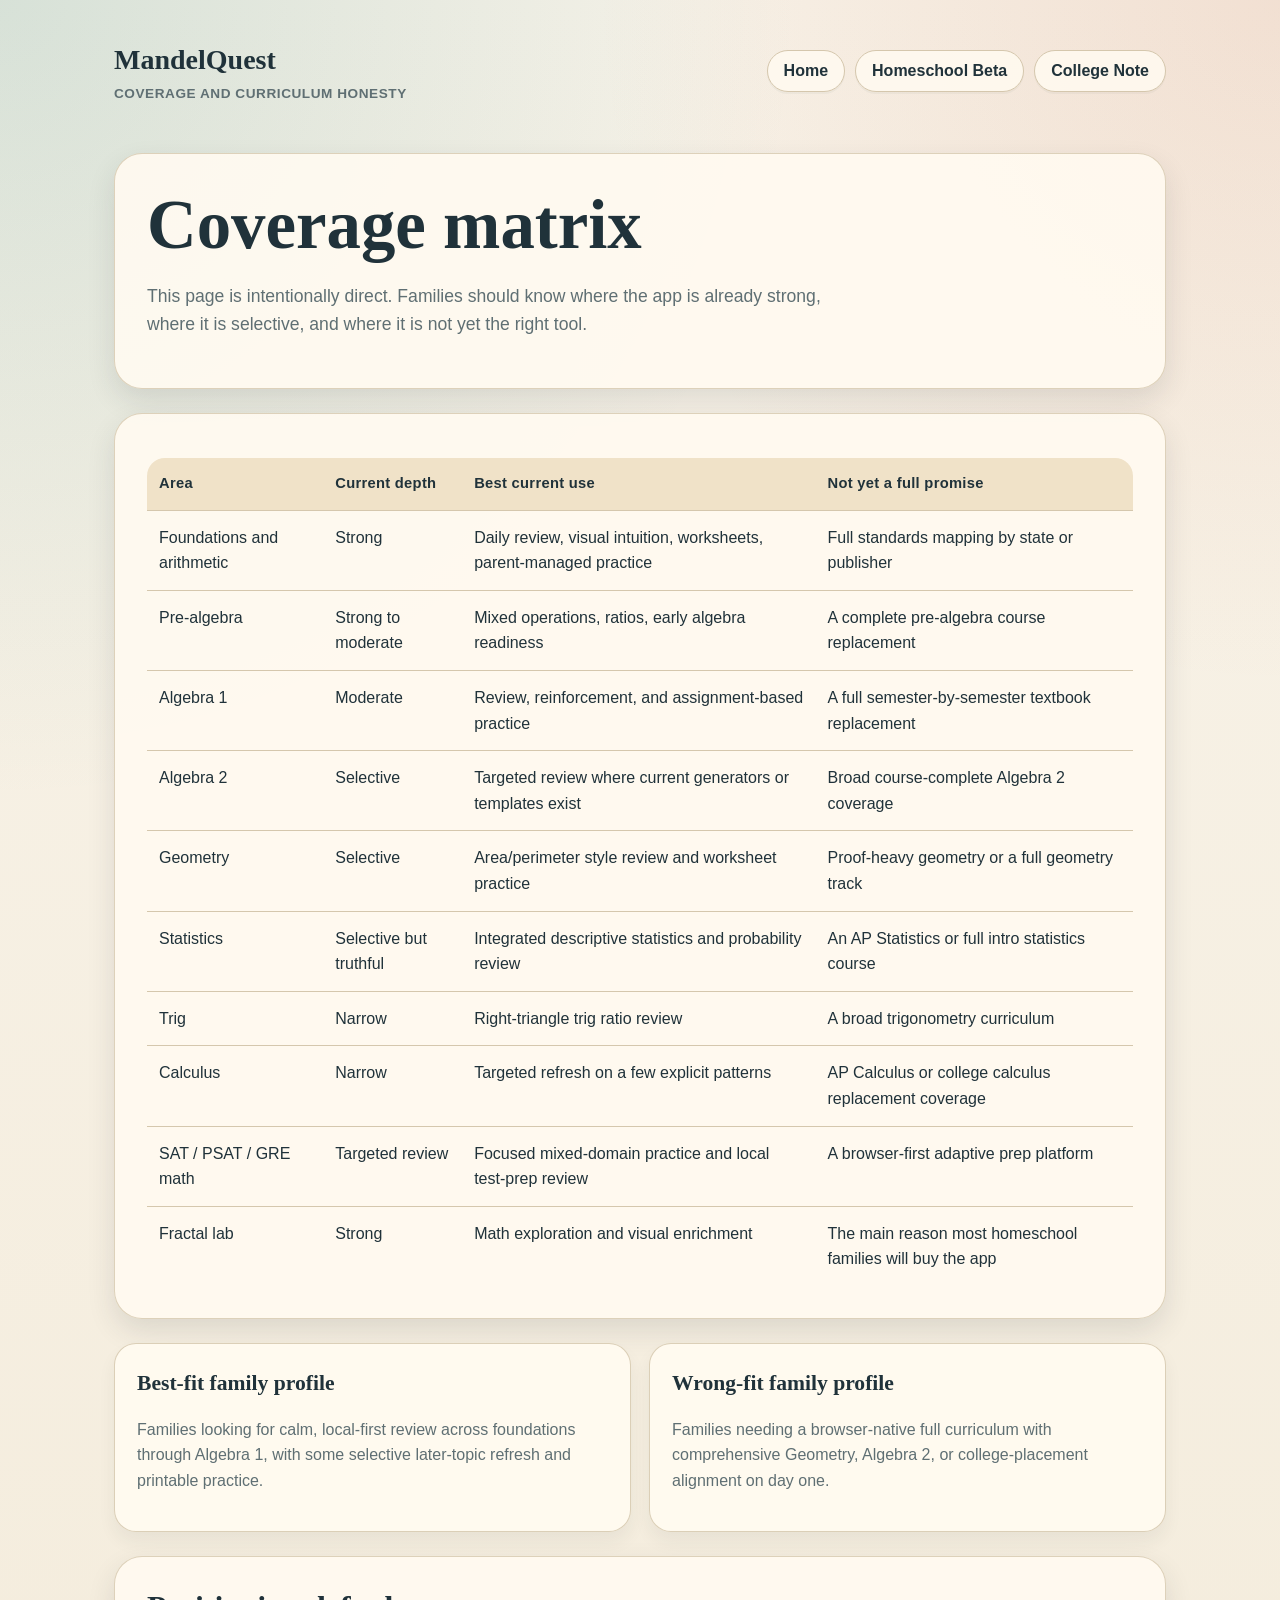
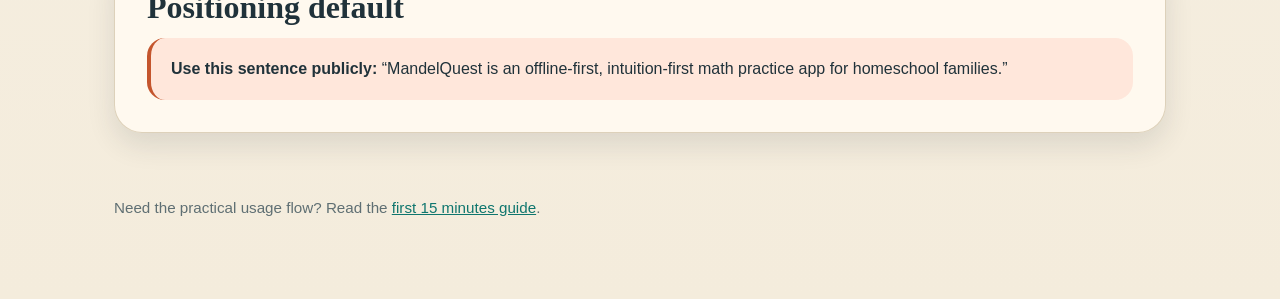
==== docs/coverage.html @ 9fb3665a "chore: checkpoint current MandelQuest product state Verified with python -m app.main --smoke-test an" ====
<!doctype html>
<html lang="en">
<head>
  <meta charset="utf-8">
  <meta name="viewport" content="width=device-width, initial-scale=1">
  <title>MandelQuest Math | Coverage and curriculum honesty</title>
  <link rel="stylesheet" href="styles.css">
</head>
<body>
  <div class="shell">
    <header class="site-header">
      <a class="brand" href="index.html">MandelQuest<small>Coverage and curriculum honesty</small></a>
      <nav class="nav">
        <a href="index.html">Home</a>
        <a href="homeschool-beta.html">Homeschool Beta</a>
        <a href="college-review.html">College Note</a>
      </nav>
    </header>

    <section class="panel">
      <h1>Coverage matrix</h1>
      <p class="lede">This page is intentionally direct. Families should know where the app is already strong, where it is selective, and where it is not yet the right tool.</p>
    </section>

    <section class="panel">
      <table>
        <thead>
          <tr>
            <th>Area</th>
            <th>Current depth</th>
            <th>Best current use</th>
            <th>Not yet a full promise</th>
          </tr>
        </thead>
        <tbody>
          <tr>
            <td>Foundations and arithmetic</td>
            <td>Strong</td>
            <td>Daily review, visual intuition, worksheets, parent-managed practice</td>
            <td>Full standards mapping by state or publisher</td>
          </tr>
          <tr>
            <td>Pre-algebra</td>
            <td>Strong to moderate</td>
            <td>Mixed operations, ratios, early algebra readiness</td>
            <td>A complete pre-algebra course replacement</td>
          </tr>
          <tr>
            <td>Algebra 1</td>
            <td>Moderate</td>
            <td>Review, reinforcement, and assignment-based practice</td>
            <td>A full semester-by-semester textbook replacement</td>
          </tr>
          <tr>
            <td>Algebra 2</td>
            <td>Selective</td>
            <td>Targeted review where current generators or templates exist</td>
            <td>Broad course-complete Algebra 2 coverage</td>
          </tr>
          <tr>
            <td>Geometry</td>
            <td>Selective</td>
            <td>Area/perimeter style review and worksheet practice</td>
            <td>Proof-heavy geometry or a full geometry track</td>
          </tr>
          <tr>
            <td>Statistics</td>
            <td>Selective but truthful</td>
            <td>Integrated descriptive statistics and probability review</td>
            <td>An AP Statistics or full intro statistics course</td>
          </tr>
          <tr>
            <td>Trig</td>
            <td>Narrow</td>
            <td>Right-triangle trig ratio review</td>
            <td>A broad trigonometry curriculum</td>
          </tr>
          <tr>
            <td>Calculus</td>
            <td>Narrow</td>
            <td>Targeted refresh on a few explicit patterns</td>
            <td>AP Calculus or college calculus replacement coverage</td>
          </tr>
          <tr>
            <td>SAT / PSAT / GRE math</td>
            <td>Targeted review</td>
            <td>Focused mixed-domain practice and local test-prep review</td>
            <td>A browser-first adaptive prep platform</td>
          </tr>
          <tr>
            <td>Fractal lab</td>
            <td>Strong</td>
            <td>Math exploration and visual enrichment</td>
            <td>The main reason most homeschool families will buy the app</td>
          </tr>
        </tbody>
      </table>
    </section>

    <section class="section grid grid-2">
      <article class="card">
        <h3>Best-fit family profile</h3>
        <p>Families looking for calm, local-first review across foundations through Algebra 1, with some selective later-topic refresh and printable practice.</p>
      </article>
      <article class="card">
        <h3>Wrong-fit family profile</h3>
        <p>Families needing a browser-native full curriculum with comprehensive Geometry, Algebra 2, or college-placement alignment on day one.</p>
      </article>
    </section>

    <section class="panel">
      <h2 class="section-title">Positioning default</h2>
      <div class="callout">
        <strong>Use this sentence publicly:</strong> “MandelQuest is an offline-first, intuition-first math practice app for homeschool families.”
      </div>
    </section>

    <footer class="footer">
      <p>Need the practical usage flow? Read the <a href="first-15-minutes.html">first 15 minutes guide</a>.</p>
    </footer>
  </div>
</body>
</html>
---- docs/styles.css ----
:root {
  --bg: #f5efe2;
  --surface: #fffaf0;
  --surface-strong: #f0e2c8;
  --text: #20323a;
  --muted: #5f6f73;
  --line: #d5c7ad;
  --primary: #0f766e;
  --primary-soft: #d8efe9;
  --accent: #c4552d;
  --accent-soft: #ffe7db;
  --success: #2c6e49;
  --warning: #8a5a00;
  --shadow: 0 12px 28px rgba(38, 53, 57, 0.12);
}

* {
  box-sizing: border-box;
}

html {
  scroll-behavior: smooth;
}

body {
  margin: 0;
  color: var(--text);
  background:
    radial-gradient(circle at top left, rgba(15, 118, 110, 0.14), transparent 35%),
    radial-gradient(circle at top right, rgba(196, 85, 45, 0.12), transparent 30%),
    linear-gradient(180deg, #f8f3e9 0%, #f4ecdc 100%);
  font-family: "Avenir Next", "Trebuchet MS", "Segoe UI", sans-serif;
  line-height: 1.6;
}

a {
  color: var(--primary);
}

.shell {
  max-width: 1100px;
  margin: 0 auto;
  padding: 24px;
}

.site-header {
  display: flex;
  align-items: center;
  justify-content: space-between;
  gap: 16px;
  padding: 14px 0 24px;
}

.brand {
  font-family: "Baskerville", "Georgia", serif;
  font-size: 1.75rem;
  font-weight: 700;
  color: var(--text);
  text-decoration: none;
}

.brand small {
  display: block;
  font-family: "Avenir Next", "Trebuchet MS", sans-serif;
  font-size: 0.85rem;
  font-weight: 600;
  color: var(--muted);
  letter-spacing: 0.04em;
  text-transform: uppercase;
}

.nav {
  display: flex;
  flex-wrap: wrap;
  gap: 10px;
}

.nav a,
.button {
  display: inline-flex;
  align-items: center;
  justify-content: center;
  min-height: 42px;
  padding: 0 16px;
  border-radius: 999px;
  border: 1px solid var(--line);
  background: rgba(255, 250, 240, 0.9);
  color: var(--text);
  text-decoration: none;
  font-weight: 600;
  box-shadow: 0 2px 0 rgba(32, 50, 58, 0.04);
}

.button-primary {
  background: var(--accent);
  border-color: var(--accent);
  color: #fff7f2;
}

.button-secondary {
  background: var(--primary-soft);
  border-color: rgba(15, 118, 110, 0.18);
}

.hero,
.panel {
  background: rgba(255, 250, 240, 0.92);
  border: 1px solid rgba(213, 199, 173, 0.8);
  border-radius: 28px;
  box-shadow: var(--shadow);
}

.hero {
  padding: 36px;
  margin-bottom: 24px;
}

.hero h1,
.panel h1,
.panel h2,
.section-title {
  margin: 0 0 12px;
  font-family: "Baskerville", "Georgia", serif;
  line-height: 1.15;
}

.hero h1,
.panel h1 {
  font-size: clamp(2.2rem, 6vw, 4.3rem);
}

.section-title {
  font-size: 2rem;
}

.lede {
  max-width: 720px;
  font-size: 1.1rem;
  color: var(--muted);
}

.badge-row,
.button-row {
  display: flex;
  flex-wrap: wrap;
  gap: 12px;
  margin-top: 18px;
}

.badge {
  display: inline-flex;
  align-items: center;
  gap: 8px;
  padding: 10px 14px;
  border-radius: 999px;
  background: var(--primary-soft);
  color: var(--primary);
  font-weight: 700;
}

.section {
  margin: 24px 0;
}

.grid {
  display: grid;
  gap: 18px;
}

.grid-2 {
  grid-template-columns: repeat(auto-fit, minmax(280px, 1fr));
}

.grid-3 {
  grid-template-columns: repeat(auto-fit, minmax(220px, 1fr));
}

.card {
  padding: 22px;
  border: 1px solid rgba(213, 199, 173, 0.85);
  border-radius: 22px;
  background: rgba(255, 250, 240, 0.96);
  box-shadow: 0 10px 18px rgba(38, 53, 57, 0.06);
}

.card h3 {
  margin: 0 0 10px;
  font-family: "Baskerville", "Georgia", serif;
  font-size: 1.35rem;
}

.card p,
.card li,
.panel p,
.panel li {
  color: var(--muted);
}

.callout {
  padding: 18px 20px;
  border-left: 4px solid var(--accent);
  border-radius: 18px;
  background: var(--accent-soft);
}

.callout strong,
.note strong {
  color: var(--text);
}

.note {
  padding: 16px 18px;
  border-radius: 18px;
  background: var(--primary-soft);
  color: var(--text);
}

.panel {
  padding: 32px;
  margin: 24px 0;
}

table {
  width: 100%;
  border-collapse: collapse;
  margin-top: 12px;
  overflow: hidden;
  border-radius: 18px;
}

th,
td {
  padding: 14px 12px;
  text-align: left;
  vertical-align: top;
  border-bottom: 1px solid var(--line);
}

th {
  background: var(--surface-strong);
  font-size: 0.92rem;
  letter-spacing: 0.02em;
}

tr:last-child td {
  border-bottom: none;
}

.checklist,
.steps {
  margin: 0;
  padding-left: 20px;
}

.footer {
  padding: 24px 0 40px;
  color: var(--muted);
  font-size: 0.95rem;
}

.worksheet {
  background: white;
}

.worksheet .question {
  margin: 14px 0;
  padding: 16px;
  border: 1px solid #dfe6ec;
  border-radius: 10px;
}

.worksheet .answer-line {
  display: inline-block;
  min-width: 180px;
  border-bottom: 1px solid #6b7b80;
  transform: translateY(-3px);
}

.muted {
  color: var(--muted);
}

.pill {
  display: inline-block;
  padding: 6px 10px;
  border-radius: 999px;
  background: var(--surface-strong);
  color: var(--text);
  font-size: 0.9rem;
  font-weight: 700;
}

@media (max-width: 720px) {
  .shell {
    padding: 18px;
  }

  .site-header {
    align-items: flex-start;
    flex-direction: column;
  }

  .hero,
  .panel {
    padding: 24px;
    border-radius: 24px;
  }
}
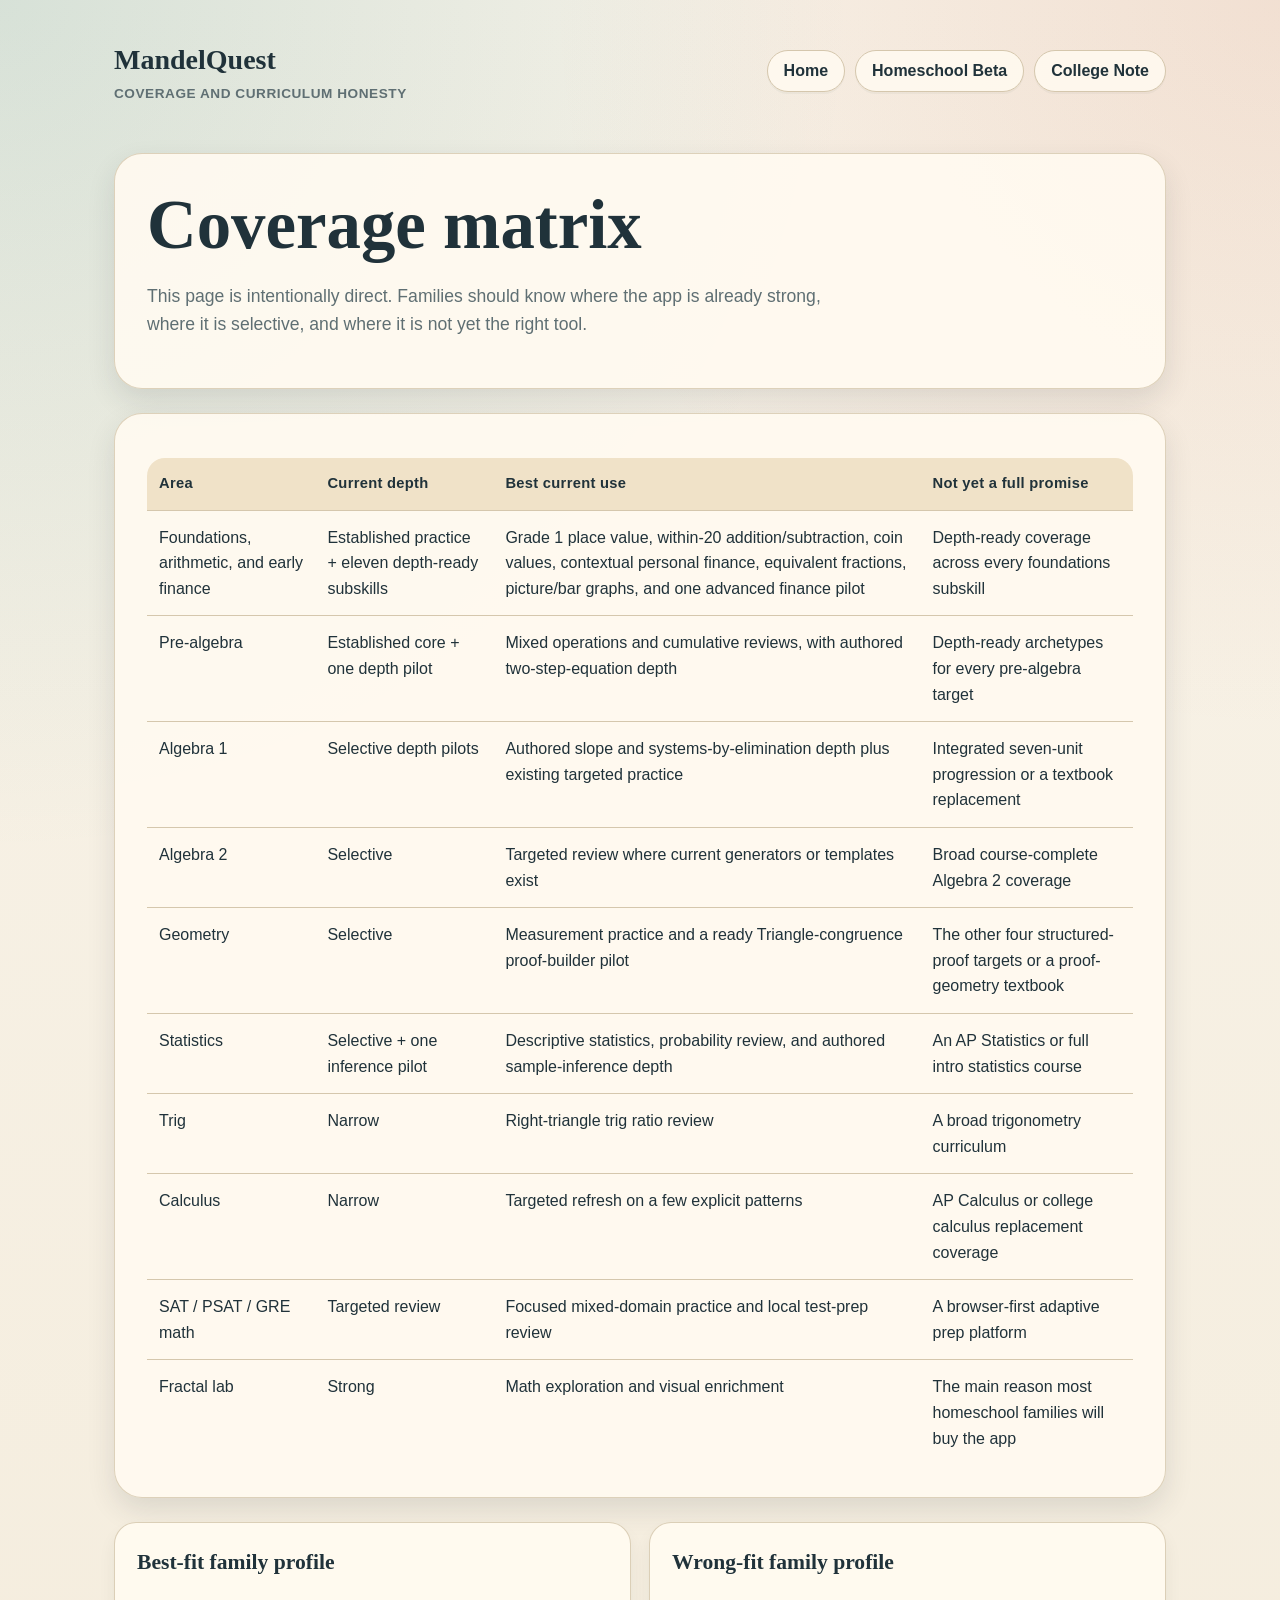
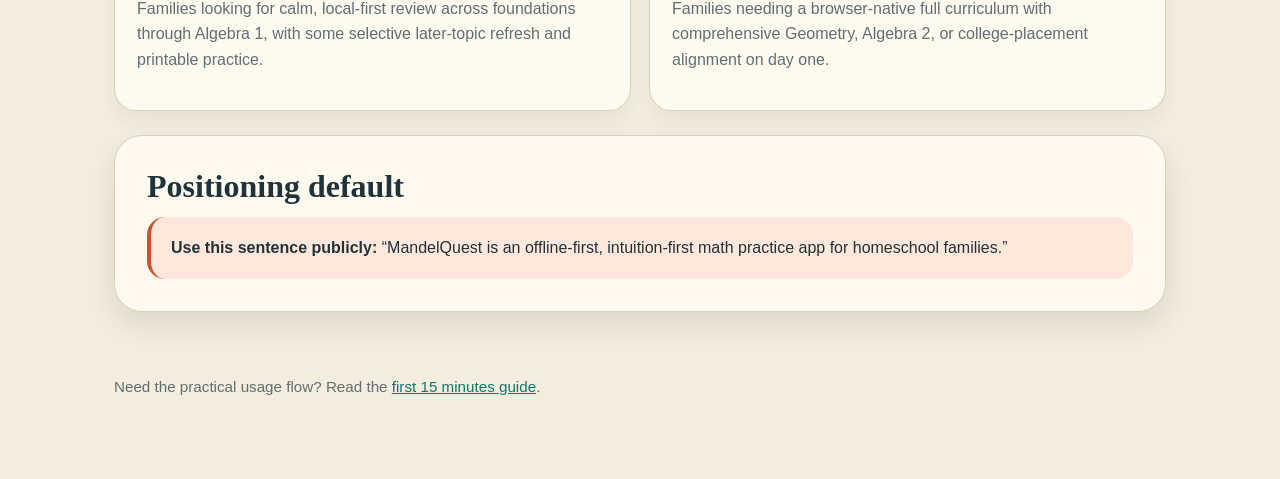
==== commit 190a239b: "feat: add curriculum depth beta" ====
--- a/docs/coverage.html
+++ b/docs/coverage.html
@@ -34,22 +34,22 @@
         </thead>
         <tbody>
           <tr>
-            <td>Foundations and arithmetic</td>
-            <td>Strong</td>
-            <td>Daily review, visual intuition, worksheets, parent-managed practice</td>
-            <td>Full standards mapping by state or publisher</td>
+            <td>Foundations, arithmetic, and early finance</td>
+            <td>Established practice + eleven depth-ready subskills</td>
+            <td>Grade 1 place value, within-20 addition/subtraction, coin values, contextual personal finance, equivalent fractions, picture/bar graphs, and one advanced finance pilot</td>
+            <td>Depth-ready coverage across every foundations subskill</td>
           </tr>
           <tr>
             <td>Pre-algebra</td>
-            <td>Strong to moderate</td>
-            <td>Mixed operations, ratios, early algebra readiness</td>
-            <td>A complete pre-algebra course replacement</td>
+            <td>Established core + one depth pilot</td>
+            <td>Mixed operations and cumulative reviews, with authored two-step-equation depth</td>
+            <td>Depth-ready archetypes for every pre-algebra target</td>
           </tr>
           <tr>
             <td>Algebra 1</td>
-            <td>Moderate</td>
-            <td>Review, reinforcement, and assignment-based practice</td>
-            <td>A full semester-by-semester textbook replacement</td>
+            <td>Selective depth pilots</td>
+            <td>Authored slope and systems-by-elimination depth plus existing targeted practice</td>
+            <td>Integrated seven-unit progression or a textbook replacement</td>
           </tr>
           <tr>
             <td>Algebra 2</td>
@@ -60,13 +60,13 @@
           <tr>
             <td>Geometry</td>
             <td>Selective</td>
-            <td>Area/perimeter style review and worksheet practice</td>
-            <td>Proof-heavy geometry or a full geometry track</td>
+            <td>Measurement practice and a ready Triangle-congruence proof-builder pilot</td>
+            <td>The other four structured-proof targets or a proof-geometry textbook</td>
           </tr>
           <tr>
             <td>Statistics</td>
-            <td>Selective but truthful</td>
-            <td>Integrated descriptive statistics and probability review</td>
+            <td>Selective + one inference pilot</td>
+            <td>Descriptive statistics, probability review, and authored sample-inference depth</td>
             <td>An AP Statistics or full intro statistics course</td>
           </tr>
           <tr>
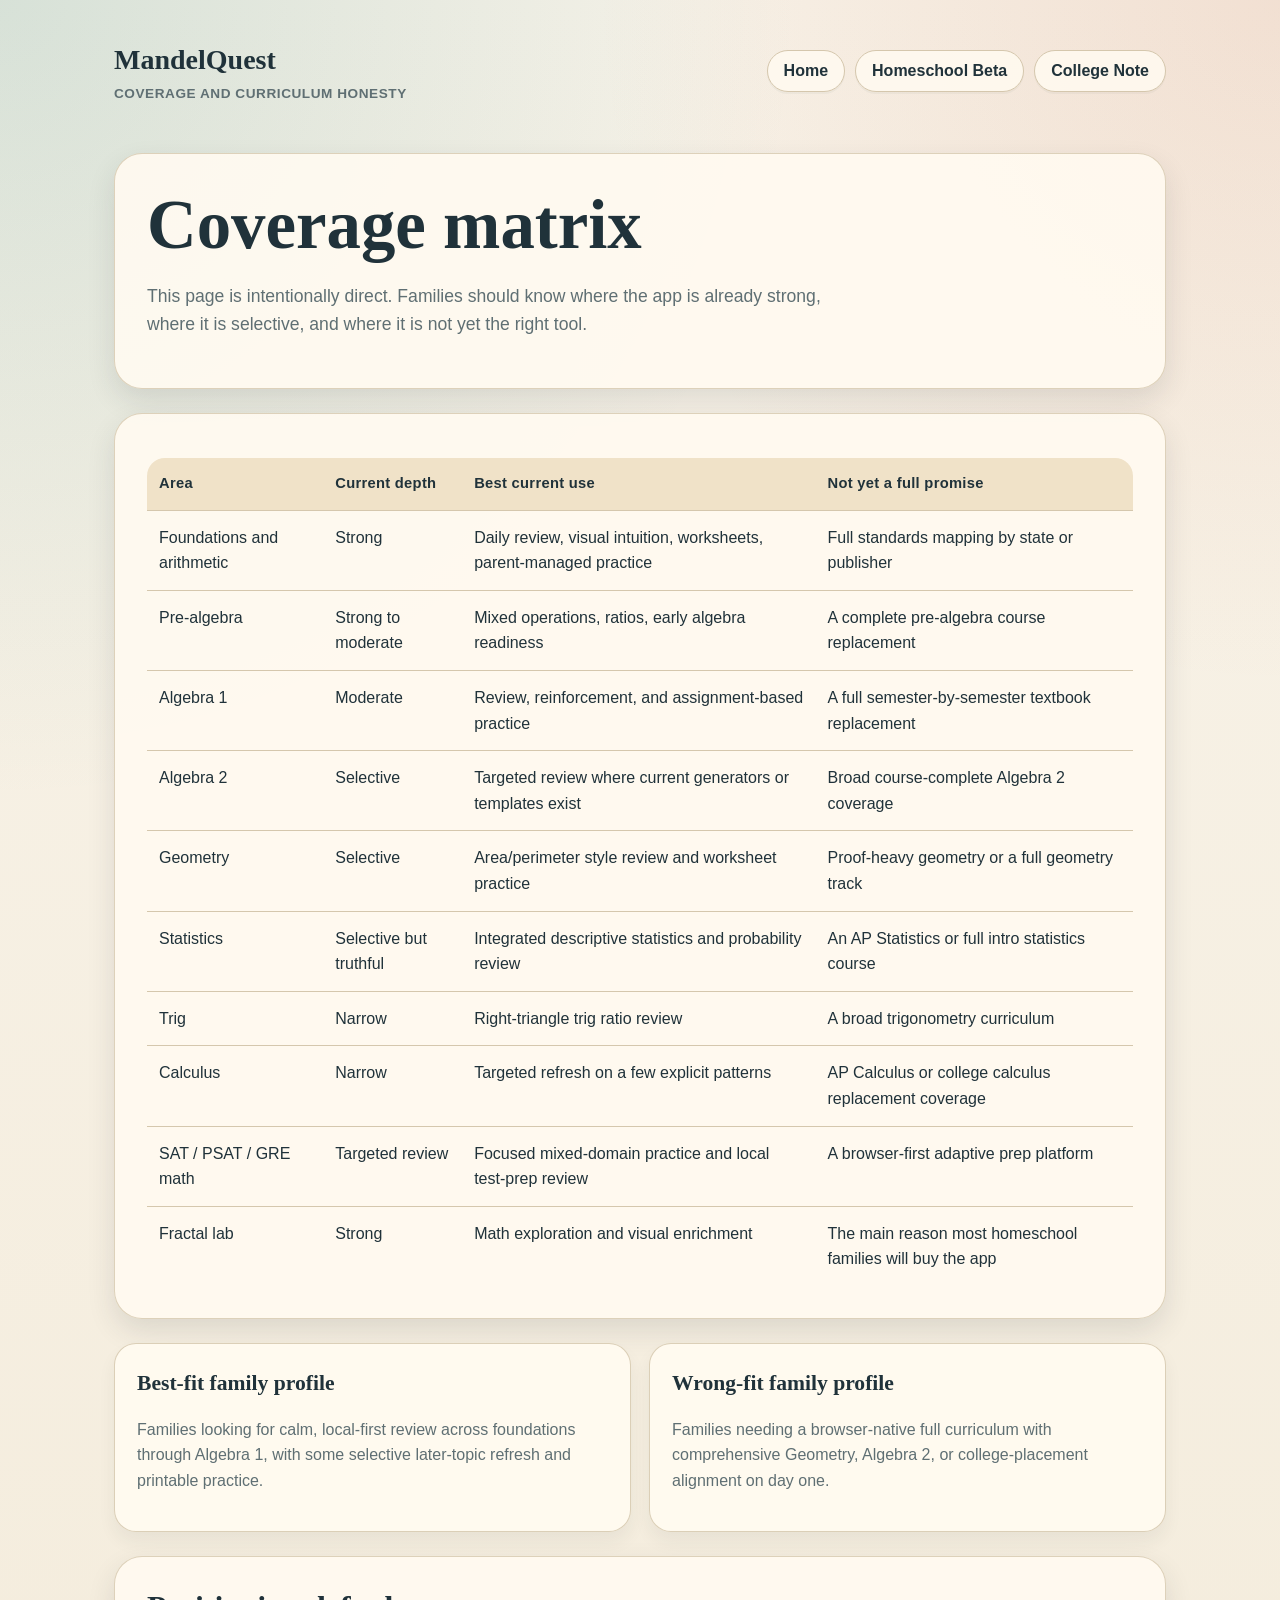
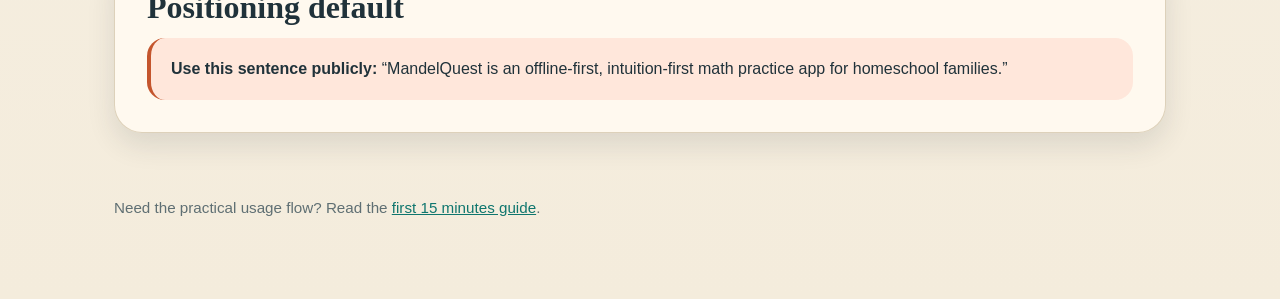
==== commit 950a53bf: "chore: adopt clean MandelQuest product baseline Checkpoint the accumulated product state while exclu" ====
--- a/docs/coverage.html
+++ b/docs/coverage.html
@@ -34,22 +34,22 @@
         </thead>
         <tbody>
           <tr>
-            <td>Foundations, arithmetic, and early finance</td>
-            <td>Established practice + eleven depth-ready subskills</td>
-            <td>Grade 1 place value, within-20 addition/subtraction, coin values, contextual personal finance, equivalent fractions, picture/bar graphs, and one advanced finance pilot</td>
-            <td>Depth-ready coverage across every foundations subskill</td>
+            <td>Foundations and arithmetic</td>
+            <td>Strong</td>
+            <td>Daily review, visual intuition, worksheets, parent-managed practice</td>
+            <td>Full standards mapping by state or publisher</td>
           </tr>
           <tr>
             <td>Pre-algebra</td>
-            <td>Established core + one depth pilot</td>
-            <td>Mixed operations and cumulative reviews, with authored two-step-equation depth</td>
-            <td>Depth-ready archetypes for every pre-algebra target</td>
+            <td>Strong to moderate</td>
+            <td>Mixed operations, ratios, early algebra readiness</td>
+            <td>A complete pre-algebra course replacement</td>
           </tr>
           <tr>
             <td>Algebra 1</td>
-            <td>Selective depth pilots</td>
-            <td>Authored slope and systems-by-elimination depth plus existing targeted practice</td>
-            <td>Integrated seven-unit progression or a textbook replacement</td>
+            <td>Moderate</td>
+            <td>Review, reinforcement, and assignment-based practice</td>
+            <td>A full semester-by-semester textbook replacement</td>
           </tr>
           <tr>
             <td>Algebra 2</td>
@@ -60,13 +60,13 @@
           <tr>
             <td>Geometry</td>
             <td>Selective</td>
-            <td>Measurement practice and a ready Triangle-congruence proof-builder pilot</td>
-            <td>The other four structured-proof targets or a proof-geometry textbook</td>
+            <td>Area/perimeter style review and worksheet practice</td>
+            <td>Proof-heavy geometry or a full geometry track</td>
           </tr>
           <tr>
             <td>Statistics</td>
-            <td>Selective + one inference pilot</td>
-            <td>Descriptive statistics, probability review, and authored sample-inference depth</td>
+            <td>Selective but truthful</td>
+            <td>Integrated descriptive statistics and probability review</td>
             <td>An AP Statistics or full intro statistics course</td>
           </tr>
           <tr>
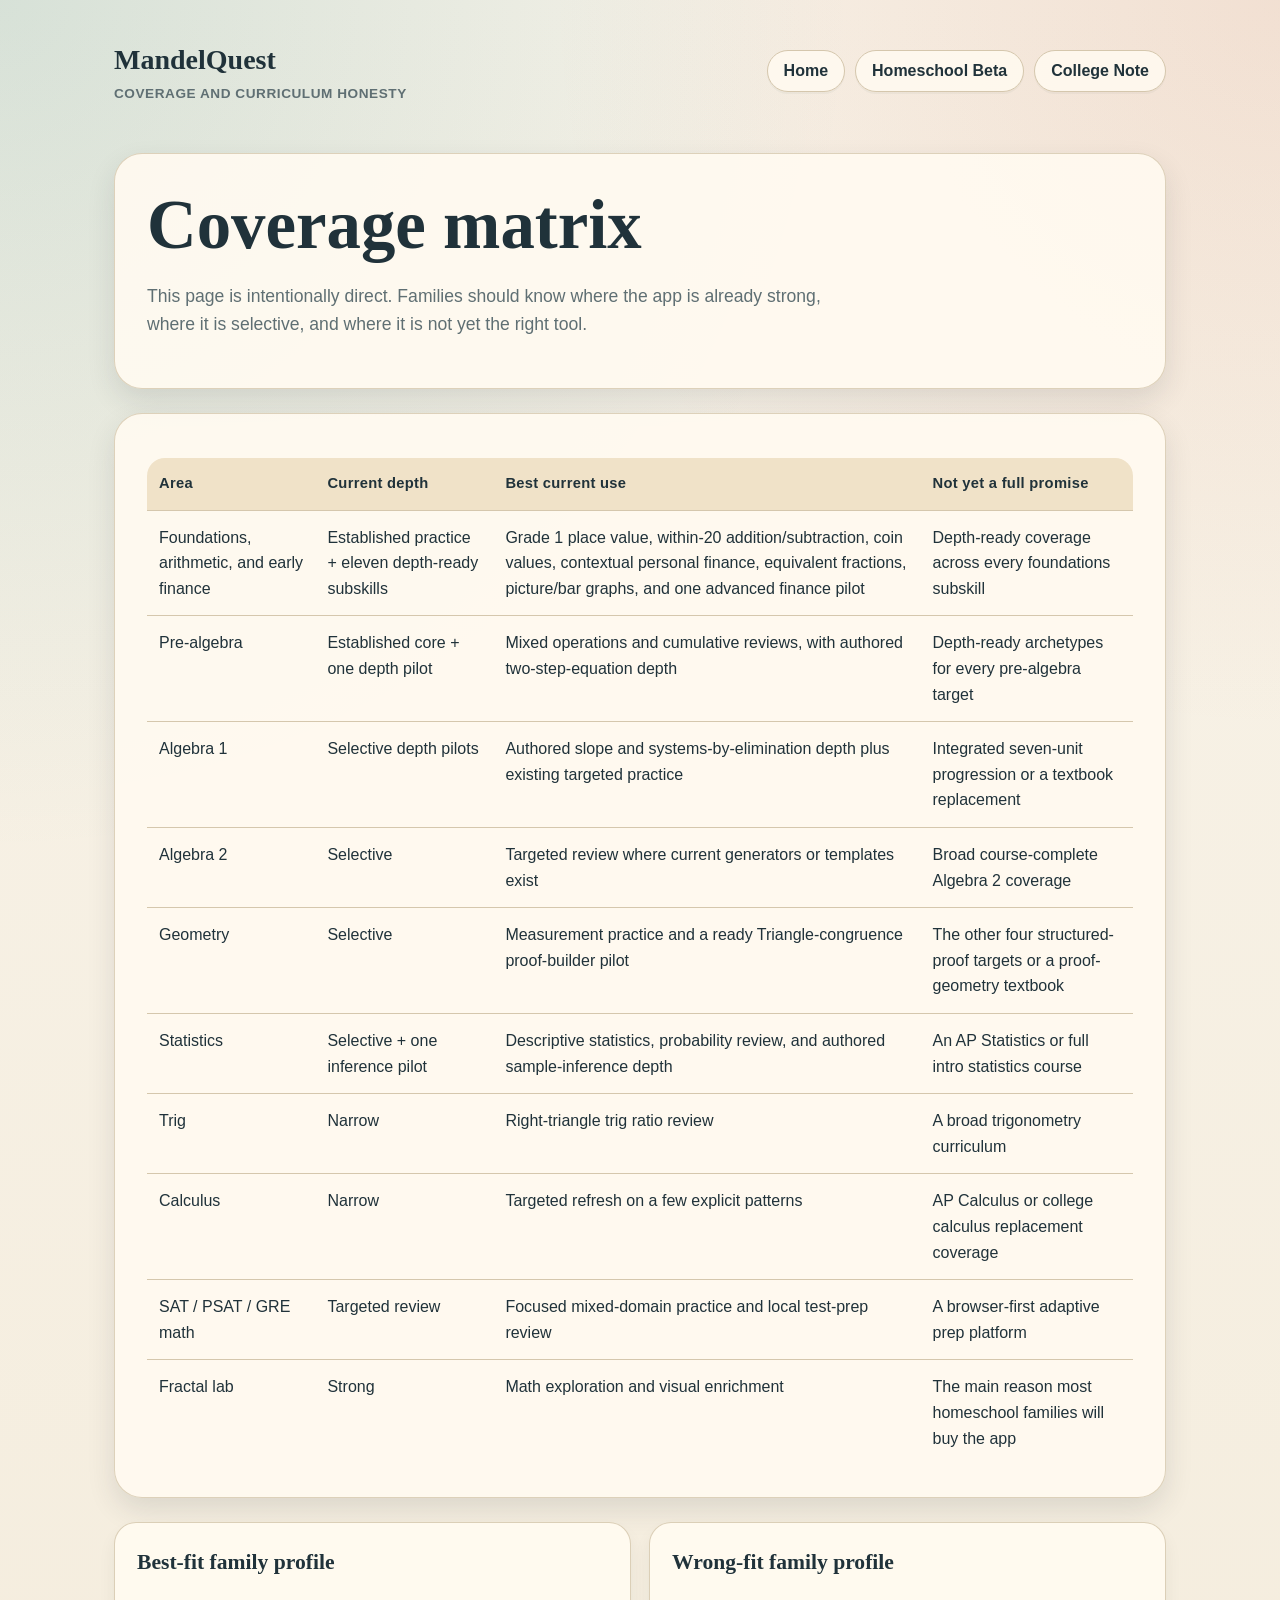
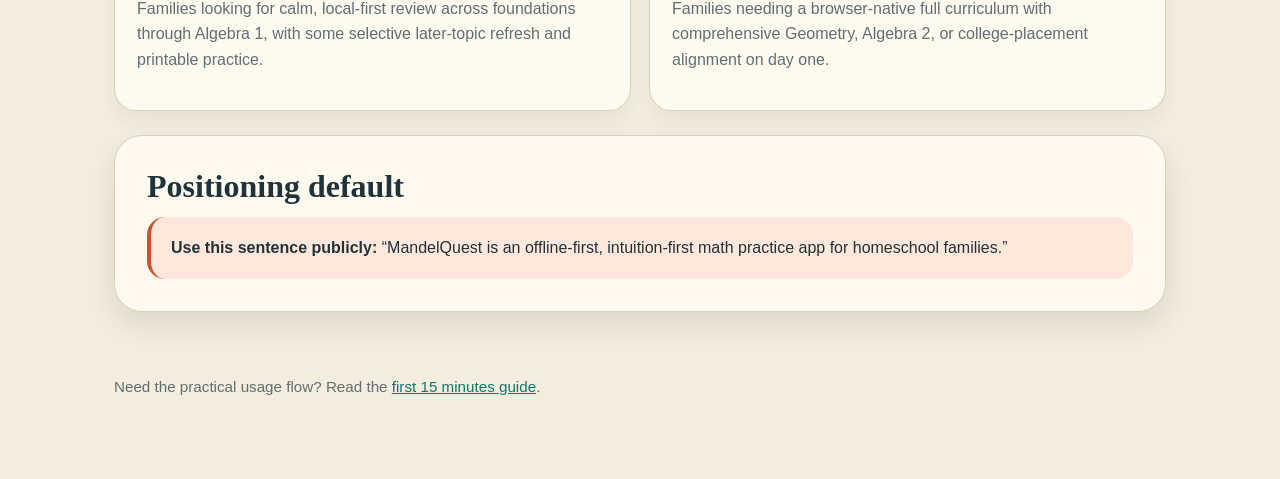
==== commit 361625bc: "feat: add curriculum depth beta Add default-off parent-controlled depth practice, readiness auditing" ====
--- a/docs/coverage.html
+++ b/docs/coverage.html
@@ -34,22 +34,22 @@
         </thead>
         <tbody>
           <tr>
-            <td>Foundations and arithmetic</td>
-            <td>Strong</td>
-            <td>Daily review, visual intuition, worksheets, parent-managed practice</td>
-            <td>Full standards mapping by state or publisher</td>
+            <td>Foundations, arithmetic, and early finance</td>
+            <td>Established practice + eleven depth-ready subskills</td>
+            <td>Grade 1 place value, within-20 addition/subtraction, coin values, contextual personal finance, equivalent fractions, picture/bar graphs, and one advanced finance pilot</td>
+            <td>Depth-ready coverage across every foundations subskill</td>
           </tr>
           <tr>
             <td>Pre-algebra</td>
-            <td>Strong to moderate</td>
-            <td>Mixed operations, ratios, early algebra readiness</td>
-            <td>A complete pre-algebra course replacement</td>
+            <td>Established core + one depth pilot</td>
+            <td>Mixed operations and cumulative reviews, with authored two-step-equation depth</td>
+            <td>Depth-ready archetypes for every pre-algebra target</td>
           </tr>
           <tr>
             <td>Algebra 1</td>
-            <td>Moderate</td>
-            <td>Review, reinforcement, and assignment-based practice</td>
-            <td>A full semester-by-semester textbook replacement</td>
+            <td>Selective depth pilots</td>
+            <td>Authored slope and systems-by-elimination depth plus existing targeted practice</td>
+            <td>Integrated seven-unit progression or a textbook replacement</td>
           </tr>
           <tr>
             <td>Algebra 2</td>
@@ -60,13 +60,13 @@
           <tr>
             <td>Geometry</td>
             <td>Selective</td>
-            <td>Area/perimeter style review and worksheet practice</td>
-            <td>Proof-heavy geometry or a full geometry track</td>
+            <td>Measurement practice and a ready Triangle-congruence proof-builder pilot</td>
+            <td>The other four structured-proof targets or a proof-geometry textbook</td>
           </tr>
           <tr>
             <td>Statistics</td>
-            <td>Selective but truthful</td>
-            <td>Integrated descriptive statistics and probability review</td>
+            <td>Selective + one inference pilot</td>
+            <td>Descriptive statistics, probability review, and authored sample-inference depth</td>
             <td>An AP Statistics or full intro statistics course</td>
           </tr>
           <tr>
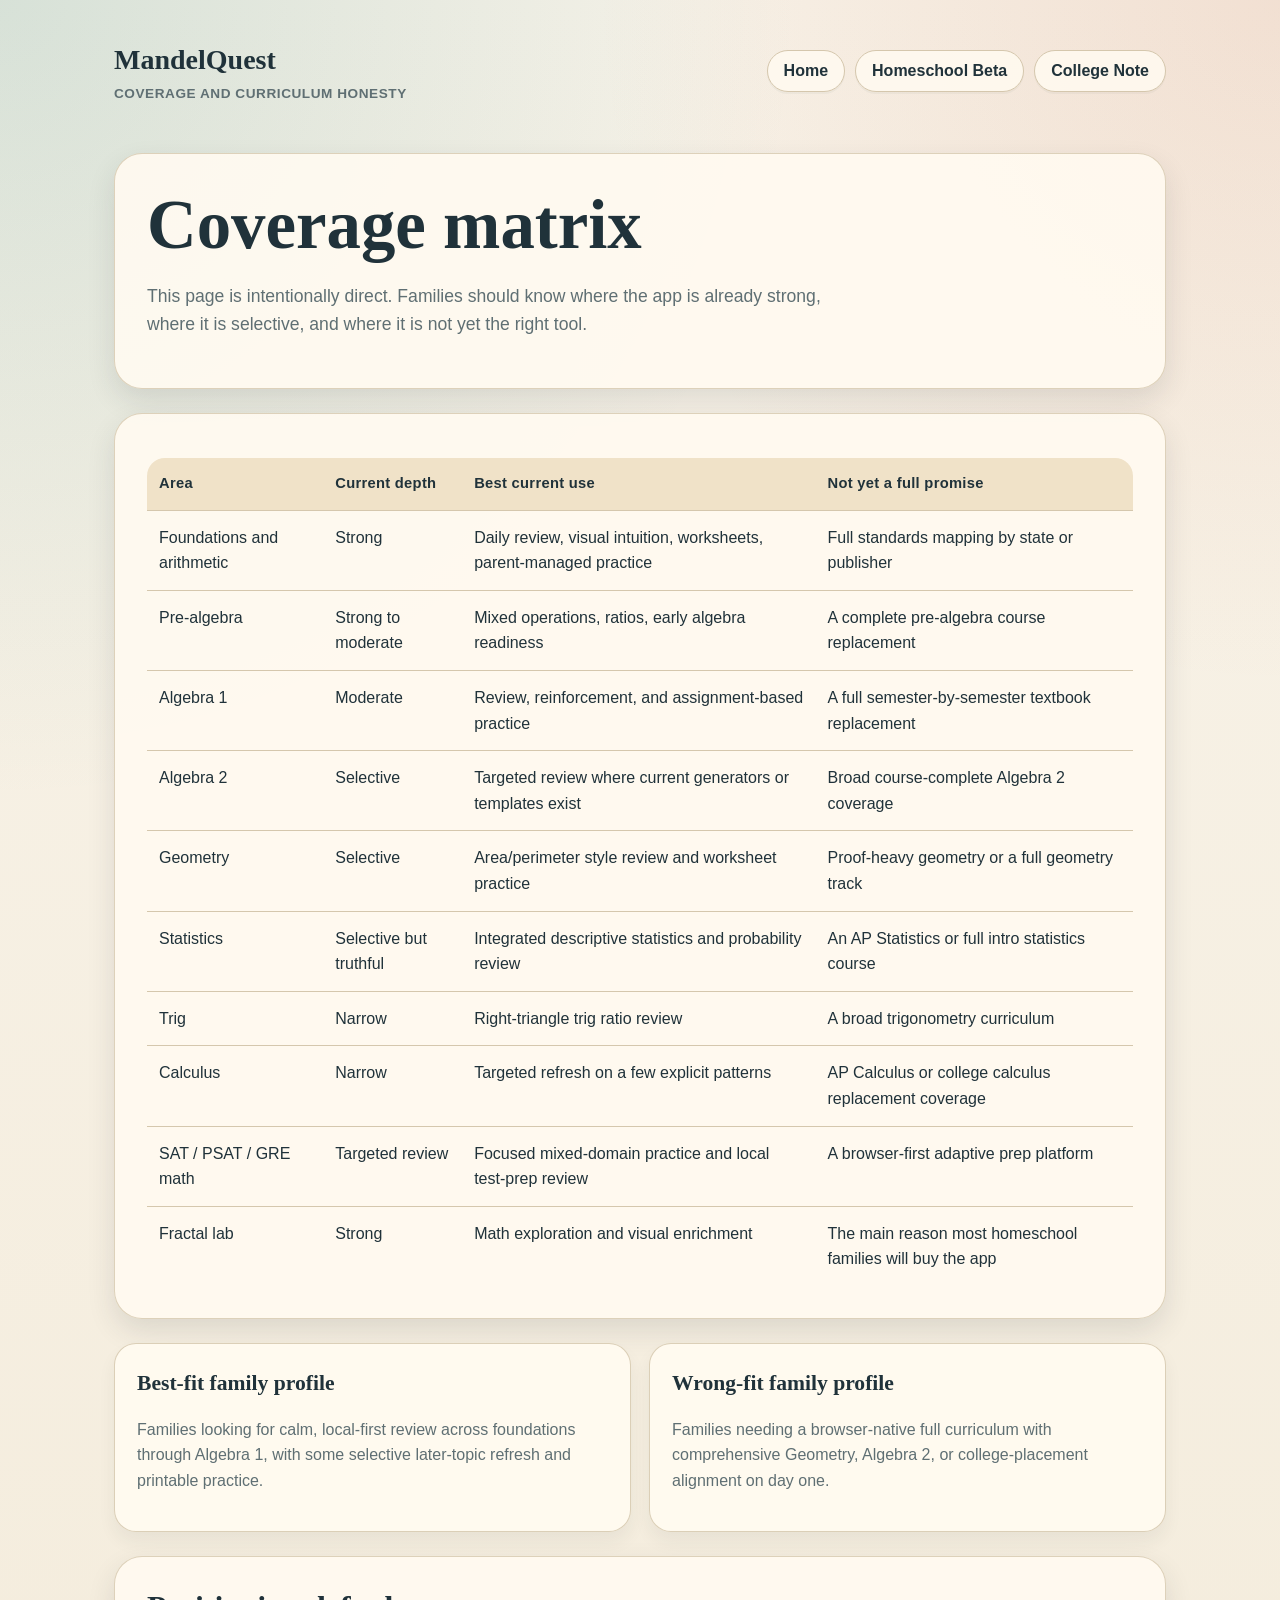
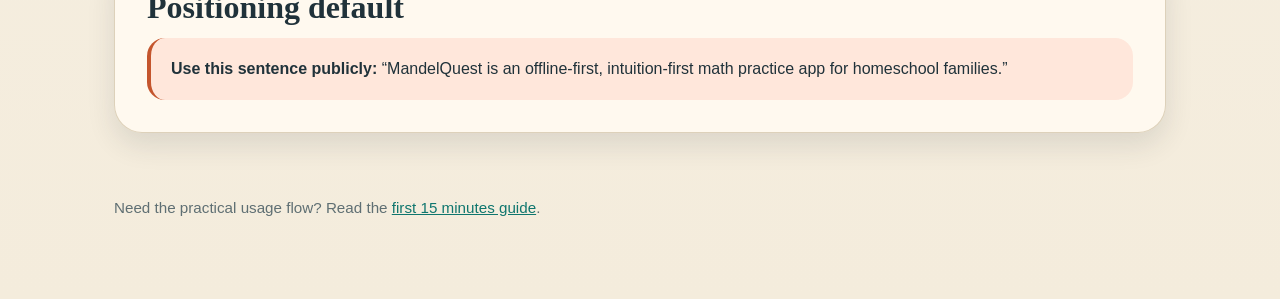
==== commit 1f4de9a1: "Merge 94bba76b2fc969fc49d852918760920cf97bced4 into f26404f37b1b358489186e20aeb2b9e240513079" ====
--- a/docs/coverage.html
+++ b/docs/coverage.html
@@ -34,22 +34,22 @@
         </thead>
         <tbody>
           <tr>
-            <td>Foundations, arithmetic, and early finance</td>
-            <td>Established practice + eleven depth-ready subskills</td>
-            <td>Grade 1 place value, within-20 addition/subtraction, coin values, contextual personal finance, equivalent fractions, picture/bar graphs, and one advanced finance pilot</td>
-            <td>Depth-ready coverage across every foundations subskill</td>
+            <td>Foundations and arithmetic</td>
+            <td>Strong</td>
+            <td>Daily review, visual intuition, worksheets, parent-managed practice</td>
+            <td>Full standards mapping by state or publisher</td>
           </tr>
           <tr>
             <td>Pre-algebra</td>
-            <td>Established core + one depth pilot</td>
-            <td>Mixed operations and cumulative reviews, with authored two-step-equation depth</td>
-            <td>Depth-ready archetypes for every pre-algebra target</td>
+            <td>Strong to moderate</td>
+            <td>Mixed operations, ratios, early algebra readiness</td>
+            <td>A complete pre-algebra course replacement</td>
           </tr>
           <tr>
             <td>Algebra 1</td>
-            <td>Selective depth pilots</td>
-            <td>Authored slope and systems-by-elimination depth plus existing targeted practice</td>
-            <td>Integrated seven-unit progression or a textbook replacement</td>
+            <td>Moderate</td>
+            <td>Review, reinforcement, and assignment-based practice</td>
+            <td>A full semester-by-semester textbook replacement</td>
           </tr>
           <tr>
             <td>Algebra 2</td>
@@ -60,13 +60,13 @@
           <tr>
             <td>Geometry</td>
             <td>Selective</td>
-            <td>Measurement practice and a ready Triangle-congruence proof-builder pilot</td>
-            <td>The other four structured-proof targets or a proof-geometry textbook</td>
+            <td>Area/perimeter style review and worksheet practice</td>
+            <td>Proof-heavy geometry or a full geometry track</td>
           </tr>
           <tr>
             <td>Statistics</td>
-            <td>Selective + one inference pilot</td>
-            <td>Descriptive statistics, probability review, and authored sample-inference depth</td>
+            <td>Selective but truthful</td>
+            <td>Integrated descriptive statistics and probability review</td>
             <td>An AP Statistics or full intro statistics course</td>
           </tr>
           <tr>
